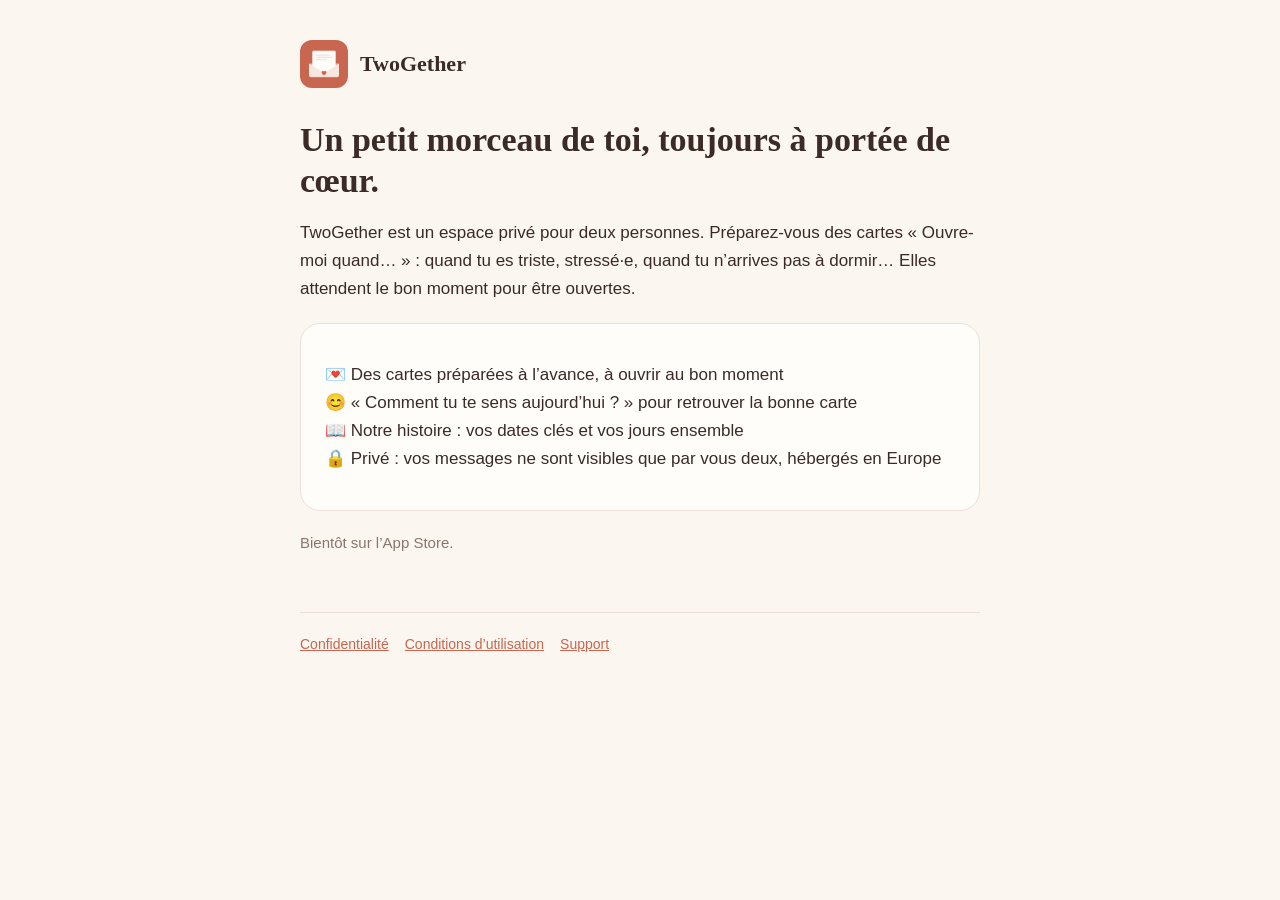
==== index.html @ 804308a8 "Site TwoGether : accueil, confidentialité, conditions, support Co-Authored-By: Claude Opus 5.5 <nore" ====
<!doctype html>
<html lang="fr"><head><meta charset="utf-8"><meta name="viewport" content="width=device-width,initial-scale=1">
<title>TwoGether — Ouvre-moi quand…</title><meta name="description" content="Un espace privé à deux pour se laisser des cartes « Ouvre-moi quand… ».">
<link rel="icon" href="icon.png"><link rel="stylesheet" href="style.css"></head>
<body><main>
<header><img src="icon.png" alt=""><a href="./">TwoGether</a></header>
<h1>Un petit morceau de toi, toujours à portée de cœur.</h1>
<p>TwoGether est un espace privé pour deux personnes. Préparez-vous des cartes « Ouvre-moi quand… » : quand tu es triste, stressé·e, quand tu n’arrives pas à dormir… Elles attendent le bon moment pour être ouvertes.</p>
<div class="card">
<p>💌 Des cartes préparées à l’avance, à ouvrir au bon moment<br>
😊 « Comment tu te sens aujourd’hui ? » pour retrouver la bonne carte<br>
📖 Notre histoire : vos dates clés et vos jours ensemble<br>
🔒 Privé : vos messages ne sont visibles que par vous deux, hébergés en Europe</p>
</div>
<p class="muted">Bientôt sur l’App Store.</p>
<footer><a href="confidentialite.html">Confidentialité</a><a href="conditions.html">Conditions d’utilisation</a><a href="support.html">Support</a></footer>
</main></body></html>
---- style.css ----
:root{--bg:#FBF6F0;--surface:#FFFDFA;--soft:#F6E7E1;--primary:#C8664F;--text:#3B2A26;--muted:#8A746E;--border:#EEDFD7}
*{box-sizing:border-box}
body{margin:0;background:var(--bg);color:var(--text);font:17px/1.65 -apple-system,BlinkMacSystemFont,"Segoe UI",Nunito,sans-serif}
main{max-width:720px;margin:0 auto;padding:40px 20px 80px}
header{display:flex;align-items:center;gap:12px;margin-bottom:32px}
header img{width:48px;height:48px;border-radius:12px}
header a{color:var(--text);text-decoration:none;font:600 22px Georgia,serif}
h1{font:600 34px/1.2 Georgia,serif;margin:0 0 8px}
h2{font:600 22px/1.3 Georgia,serif;margin:36px 0 8px}
.muted{color:var(--muted);font-size:15px}
a{color:var(--primary)}
.card{background:var(--surface);border:1px solid var(--border);border-radius:20px;padding:20px 24px;margin:20px 0}
footer{margin-top:56px;padding-top:20px;border-top:1px solid var(--border);font-size:14px;color:var(--muted)}
footer a{margin-right:16px}
ul{padding-left:22px}
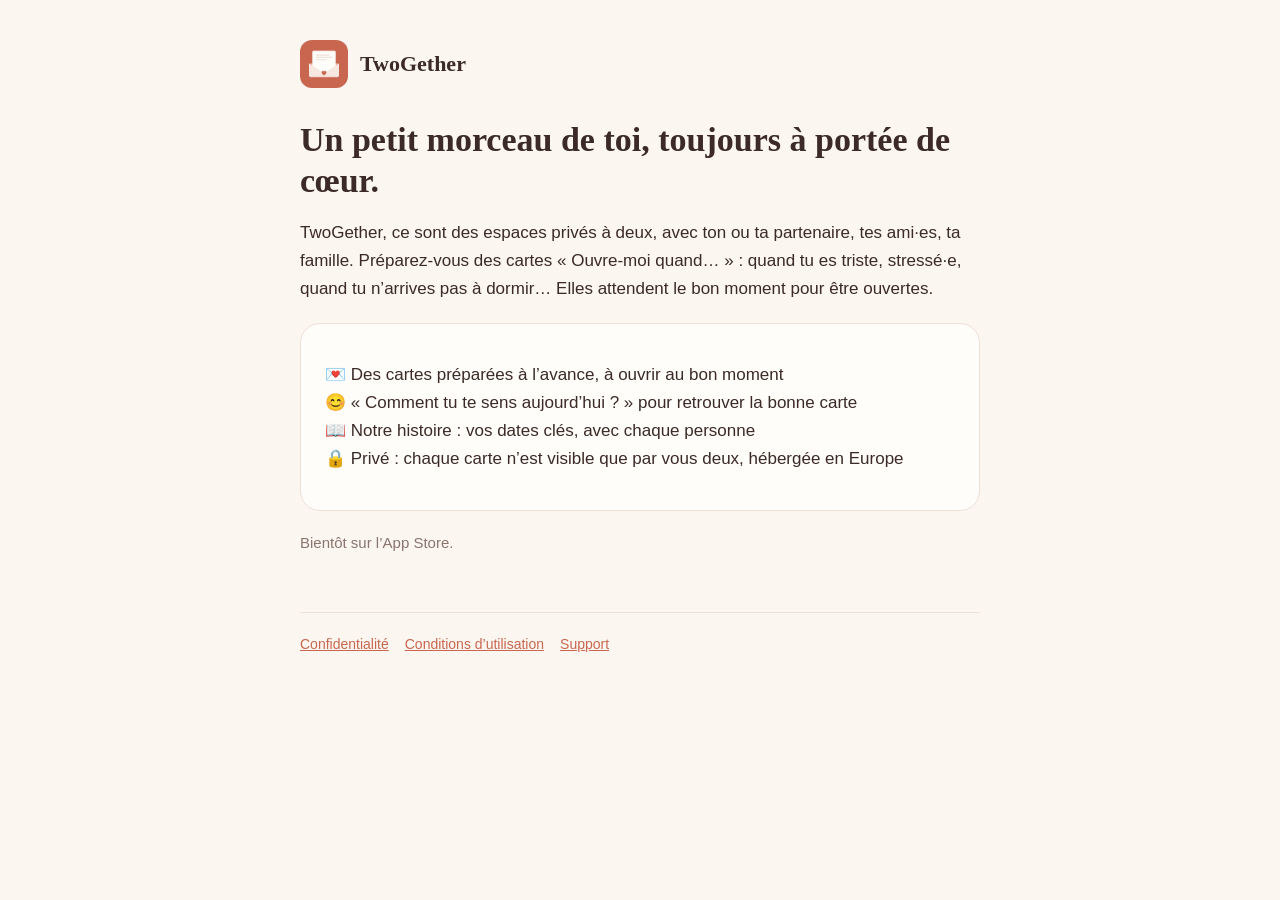
==== commit 4baf5abd: "Pages légales et support : plusieurs liens, 1 carte par jour Co-Authored-By: Claude Opus 5.5 <norepl" ====
--- a/index.html
+++ b/index.html
@@ -5,12 +5,12 @@
 <body><main>
 <header><img src="icon.png" alt=""><a href="./">TwoGether</a></header>
 <h1>Un petit morceau de toi, toujours à portée de cœur.</h1>
-<p>TwoGether est un espace privé pour deux personnes. Préparez-vous des cartes « Ouvre-moi quand… » : quand tu es triste, stressé·e, quand tu n’arrives pas à dormir… Elles attendent le bon moment pour être ouvertes.</p>
+<p>TwoGether, ce sont des espaces privés à deux, avec ton ou ta partenaire, tes ami·es, ta famille. Préparez-vous des cartes « Ouvre-moi quand… » : quand tu es triste, stressé·e, quand tu n’arrives pas à dormir… Elles attendent le bon moment pour être ouvertes.</p>
 <div class="card">
 <p>💌 Des cartes préparées à l’avance, à ouvrir au bon moment<br>
 😊 « Comment tu te sens aujourd’hui ? » pour retrouver la bonne carte<br>
-📖 Notre histoire : vos dates clés et vos jours ensemble<br>
-🔒 Privé : vos messages ne sont visibles que par vous deux, hébergés en Europe</p>
+📖 Notre histoire : vos dates clés, avec chaque personne<br>
+🔒 Privé : chaque carte n’est visible que par vous deux, hébergée en Europe</p>
 </div>
 <p class="muted">Bientôt sur l’App Store.</p>
 <footer><a href="confidentialite.html">Confidentialité</a><a href="conditions.html">Conditions d’utilisation</a><a href="support.html">Support</a></footer>
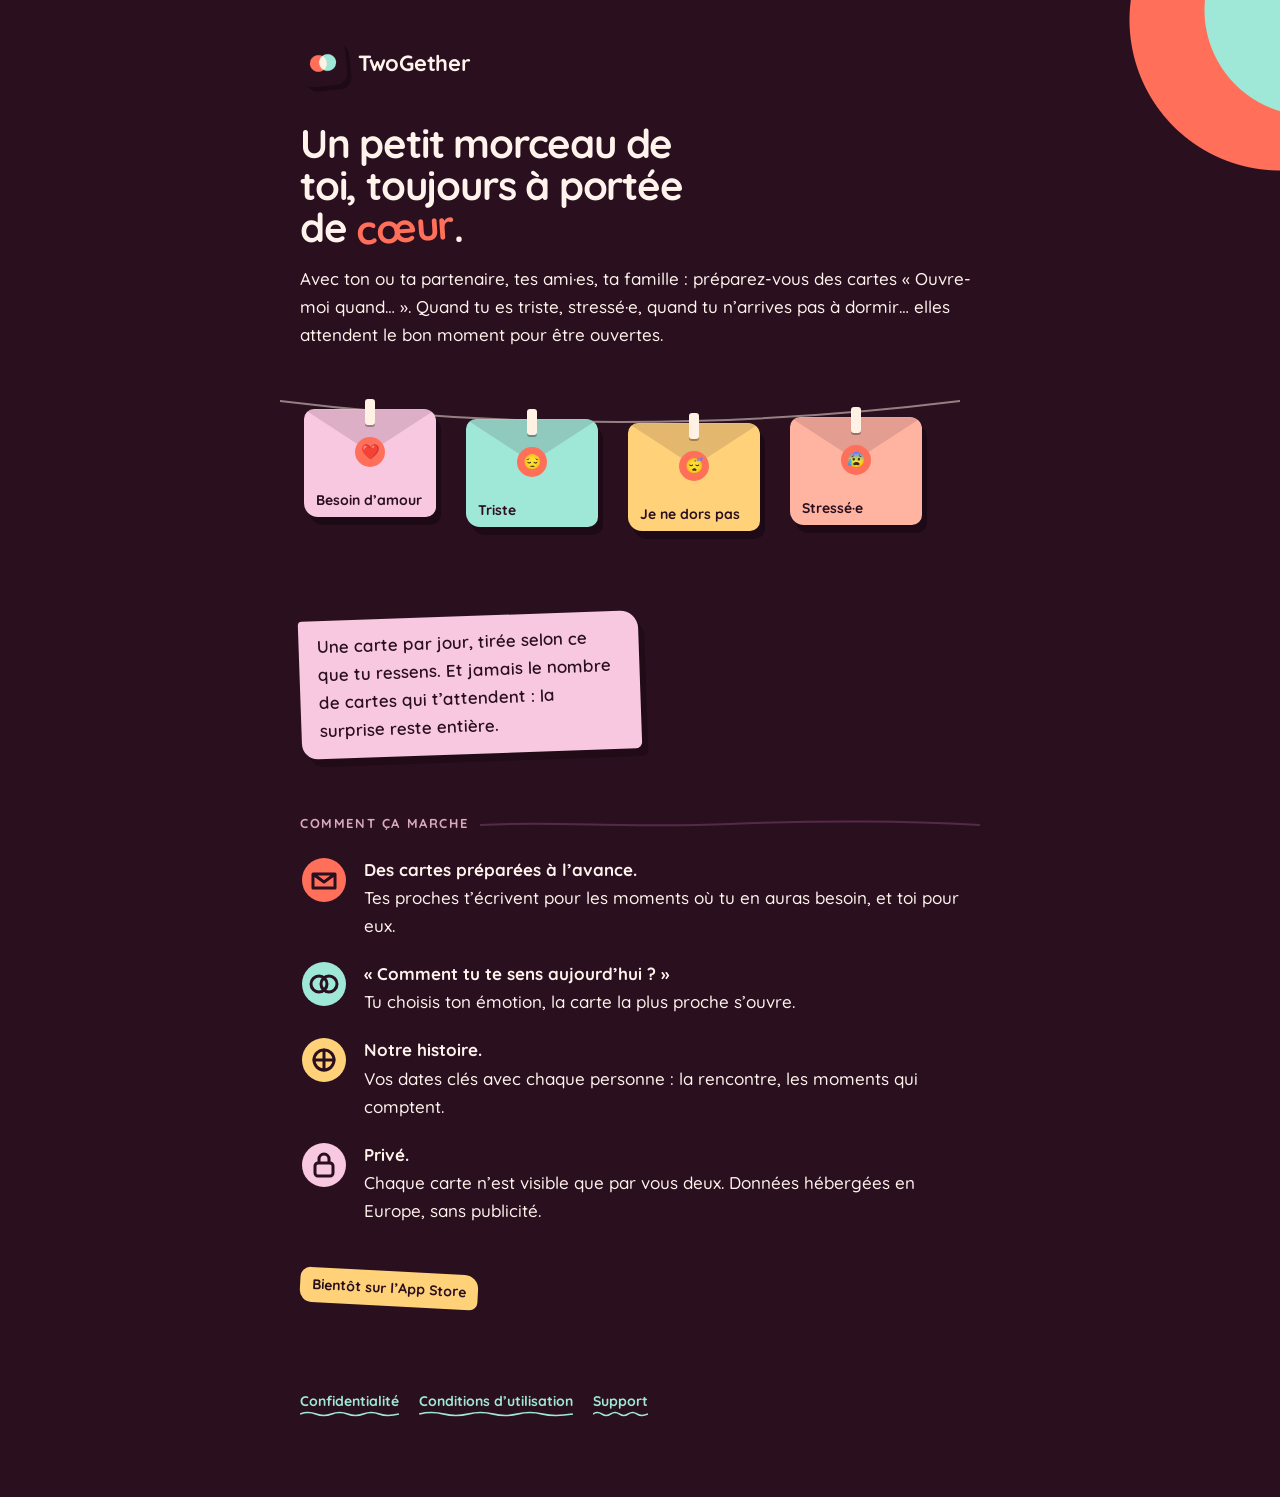
==== commit 2e388f65: "Site : nouvelle identité (Velours, Quicksand hébergée localement, fil à linge) Co-Authored-By: Claud" ====
--- a/index.html
+++ b/index.html
@@ -1,17 +1,36 @@
 <!doctype html>
 <html lang="fr"><head><meta charset="utf-8"><meta name="viewport" content="width=device-width,initial-scale=1">
-<title>TwoGether — Ouvre-moi quand…</title><meta name="description" content="Un espace privé à deux pour se laisser des cartes « Ouvre-moi quand… ».">
-<link rel="icon" href="icon.png"><link rel="stylesheet" href="style.css"></head>
+<title>TwoGether — Ouvre-moi quand…</title><meta name="description" content="Des espaces privés entre proches pour se laisser des cartes « Ouvre-moi quand… ».">
+<meta name="theme-color" content="#2A0F1F">
+<link rel="icon" href="icon.png"><link rel="apple-touch-icon" href="icon.png"><link rel="stylesheet" href="style.css"></head>
 <body><main>
 <header><img src="icon.png" alt=""><a href="./">TwoGether</a></header>
-<h1>Un petit morceau de toi, toujours à portée de cœur.</h1>
-<p>TwoGether, ce sont des espaces privés à deux, avec ton ou ta partenaire, tes ami·es, ta famille. Préparez-vous des cartes « Ouvre-moi quand… » : quand tu es triste, stressé·e, quand tu n’arrives pas à dormir… Elles attendent le bon moment pour être ouvertes.</p>
-<div class="card">
-<p>💌 Des cartes préparées à l’avance, à ouvrir au bon moment<br>
-😊 « Comment tu te sens aujourd’hui ? » pour retrouver la bonne carte<br>
-📖 Notre histoire : vos dates clés, avec chaque personne<br>
-🔒 Privé : chaque carte n’est visible que par vous deux, hébergée en Europe</p>
-</div>
-<p class="muted">Bientôt sur l’App Store.</p>
+
+<h1>Un petit morceau de toi, toujours à portée de <em>cœur</em>.</h1>
+<p>Avec ton ou ta partenaire, tes ami·es, ta famille : préparez-vous des cartes « Ouvre-moi quand… ». Quand tu es triste, stressé·e, quand tu n’arrives pas à dormir… elles attendent le bon moment pour être ouvertes.</p>
+
+<div class="line" aria-hidden="true"><div class="line-in">
+  <svg viewBox="0 0 680 60" preserveAspectRatio="none"><path d="M0 22 Q 340 64 680 22" fill="none" stroke="#FFF1E4" stroke-opacity=".5" stroke-width="2"/></svg>
+  <div class="hang" style="left:24px"><i></i><div class="env" style="background:#F7C8E0"><b>❤️</b><span>Besoin d’amour</span></div></div>
+  <div class="hang" style="left:186px"><i></i><div class="env" style="background:#9FE7D6"><b>😔</b><span>Triste</span></div></div>
+  <div class="hang" style="left:348px"><i></i><div class="env" style="background:#FFD27A"><b>😴</b><span>Je ne dors pas</span></div></div>
+  <div class="hang" style="left:510px"><i></i><div class="env" style="background:#FFB4A2"><b>😰</b><span>Stressé·e</span></div></div>
+</div></div>
+
+<p class="note">Une carte par jour, tirée selon ce que tu ressens. Et jamais le nombre de cartes qui t’attendent : la surprise reste entière.</p>
+
+<h2>Comment ça marche</h2>
+<ul class="points">
+  <li><svg viewBox="0 0 48 48" aria-hidden="true"><circle cx="24" cy="24" r="22" fill="#FF6F59"/><path d="M13 18h22v14H13z M13 18l11 8 11-8" fill="none" stroke="#2A0F1F" stroke-width="3" stroke-linejoin="round"/></svg>
+    <div><strong>Des cartes préparées à l’avance.</strong><br>Tes proches t’écrivent pour les moments où tu en auras besoin, et toi pour eux.</div></li>
+  <li><svg viewBox="0 0 48 48" aria-hidden="true"><circle cx="24" cy="24" r="22" fill="#9FE7D6"/><circle cx="19" cy="24" r="8" fill="none" stroke="#2A0F1F" stroke-width="3"/><circle cx="29" cy="24" r="8" fill="none" stroke="#2A0F1F" stroke-width="3"/></svg>
+    <div><strong>« Comment tu te sens aujourd’hui ? »</strong><br>Tu choisis ton émotion, la carte la plus proche s’ouvre.</div></li>
+  <li><svg viewBox="0 0 48 48" aria-hidden="true"><circle cx="24" cy="24" r="22" fill="#FFD27A"/><path d="M24 14v20M14 24h20" stroke="#2A0F1F" stroke-width="3" stroke-linecap="round"/><circle cx="24" cy="24" r="10" fill="none" stroke="#2A0F1F" stroke-width="3"/></svg>
+    <div><strong>Notre histoire.</strong><br>Vos dates clés avec chaque personne : la rencontre, les moments qui comptent.</div></li>
+  <li><svg viewBox="0 0 48 48" aria-hidden="true"><circle cx="24" cy="24" r="22" fill="#F7C8E0"/><rect x="15" y="22" width="18" height="13" rx="3" fill="none" stroke="#2A0F1F" stroke-width="3"/><path d="M19 22v-4a5 5 0 0 1 10 0v4" fill="none" stroke="#2A0F1F" stroke-width="3"/></svg>
+    <div><strong>Privé.</strong><br>Chaque carte n’est visible que par vous deux. Données hébergées en Europe, sans publicité.</div></li>
+</ul>
+
+<p style="margin-top:36px"><span class="tag">Bientôt sur l’App Store</span></p>
 <footer><a href="confidentialite.html">Confidentialité</a><a href="conditions.html">Conditions d’utilisation</a><a href="support.html">Support</a></footer>
 </main></body></html>
--- a/style.css
+++ b/style.css
@@ -1,15 +1,57 @@
-:root{--bg:#FBF6F0;--surface:#FFFDFA;--soft:#F6E7E1;--primary:#C8664F;--text:#3B2A26;--muted:#8A746E;--border:#EEDFD7}
+/* TwoGether — identité « L'Intersection », palette Velours, police Quicksand */
+@font-face{font-family:Quicksand;font-weight:500;font-display:swap;src:url(fonts/Quicksand_500Medium.ttf) format('truetype')}
+@font-face{font-family:Quicksand;font-weight:600;font-display:swap;src:url(fonts/Quicksand_600SemiBold.ttf) format('truetype')}
+@font-face{font-family:Quicksand;font-weight:700;font-display:swap;src:url(fonts/Quicksand_700Bold.ttf) format('truetype')}
+:root{--bg:#2A0F1F;--surface:#3A1830;--soft:#4A2340;--coral:#FF6F59;--rose:#F7C8E0;--mint:#9FE7D6;--butter:#FFD27A;--peach:#FFB4A2;--lilac:#C9B8F2;--cream:#FFF1E4;--text:#FFF3EC;--muted:#D9A9BF;--line:#55294A}
 *{box-sizing:border-box}
-body{margin:0;background:var(--bg);color:var(--text);font:17px/1.65 -apple-system,BlinkMacSystemFont,"Segoe UI",Nunito,sans-serif}
-main{max-width:720px;margin:0 auto;padding:40px 20px 80px}
-header{display:flex;align-items:center;gap:12px;margin-bottom:32px}
-header img{width:48px;height:48px;border-radius:12px}
-header a{color:var(--text);text-decoration:none;font:600 22px Georgia,serif}
-h1{font:600 34px/1.2 Georgia,serif;margin:0 0 8px}
-h2{font:600 22px/1.3 Georgia,serif;margin:36px 0 8px}
+html{background:var(--bg);overflow-x:hidden}
+body{margin:0;background:var(--bg);color:var(--text);font:500 17px/1.65 Quicksand,-apple-system,BlinkMacSystemFont,"Segoe UI",sans-serif;position:relative}
+main{max-width:720px;margin:0 auto;padding:40px 20px 80px;position:relative;z-index:1}
+
+/* les deux cercles de la marque, en haut à droite (dessinés en fond : ils ne débordent jamais) */
+body{background:
+  radial-gradient(circle at calc(100% + 30px) 10px, #9FE7D6 0 105px, transparent 106px),
+  radial-gradient(circle at calc(100% + 0px) 20px, #FF6F59 0 150px, transparent 151px),
+  var(--bg) no-repeat}
+@media (prefers-reduced-motion:reduce){.hang{animation:none!important}}
+
+header{display:flex;align-items:center;gap:12px;margin-bottom:36px}
+header img{width:46px;height:46px;border-radius:12px;transform:rotate(-6deg);box-shadow:4px 5px 0 rgba(0,0,0,.3)}
+header a{color:var(--text);text-decoration:none;background:none;padding:0;font:700 22px Quicksand,sans-serif;letter-spacing:-.3px}
+h1{font:700 40px/1.05 Quicksand,sans-serif;letter-spacing:-1.2px;margin:0 0 14px;max-width:16ch}
+h1 em{font-style:normal;color:var(--coral);display:inline-block;transform:rotate(-4deg)}
+h2{font:700 13px/1.3 Quicksand,sans-serif;letter-spacing:1.6px;text-transform:uppercase;color:var(--muted);margin:44px 0 14px;display:flex;align-items:center;gap:12px}
+h2::after{content:"";flex:1;height:10px;background:url("data:image/svg+xml,%3Csvg xmlns='http://www.w3.org/2000/svg' viewBox='0 0 200 10' preserveAspectRatio='none'%3E%3Cpath d='M0 6 C 30 2, 60 9, 100 5 S 170 2, 200 6' fill='none' stroke='%2355294A' stroke-width='2'/%3E%3C/svg%3E") center/100% 100% no-repeat}
+strong{font-weight:700}
 .muted{color:var(--muted);font-size:15px}
-a{color:var(--primary)}
-.card{background:var(--surface);border:1px solid var(--border);border-radius:20px;padding:20px 24px;margin:20px 0}
-footer{margin-top:56px;padding-top:20px;border-top:1px solid var(--border);font-size:14px;color:var(--muted)}
-footer a{margin-right:16px}
+a{color:var(--mint);font-weight:700;text-decoration:none;background:url("data:image/svg+xml,%3Csvg xmlns='http://www.w3.org/2000/svg' viewBox='0 0 100 8' preserveAspectRatio='none'%3E%3Cpath d='M0 4 Q 8 0 16 4 T 32 4 T 48 4 T 64 4 T 80 4 T 100 4' fill='none' stroke='%239FE7D6' stroke-width='2'/%3E%3C/svg%3E") left bottom/100% 6px no-repeat;padding-bottom:4px}
+a:focus-visible{outline:3px solid var(--mint);outline-offset:3px;border-radius:4px}
+
+/* « carte » = un papier penché, ombre nette, sans bordure */
+.card{background:var(--surface);border-radius:6px 22px 8px 18px;padding:18px 22px;margin:22px 0;box-shadow:6px 8px 0 rgba(0,0,0,.28)}
+.card:nth-of-type(even){transform:rotate(.6deg)}
+.card:nth-of-type(odd){transform:rotate(-.5deg)}
+.note{display:inline-block;background:var(--rose);color:var(--bg);font-weight:600;padding:12px 18px 14px;border-radius:4px 18px 6px 16px;transform:rotate(-2deg);box-shadow:6px 8px 0 rgba(0,0,0,.25);max-width:340px}
+.tag{display:inline-block;background:var(--butter);color:var(--bg);font-weight:700;font-size:14px;padding:6px 12px;border-radius:10px 14px 8px 12px;transform:rotate(3deg)}
+
+/* le fil à linge */
+.line{position:relative;height:210px;margin:30px -20px 10px;overflow-x:auto;overflow-y:hidden;scrollbar-width:none}
+.line::-webkit-scrollbar{display:none}
+.line-in{position:relative;width:680px;height:100%}
+.line svg{position:absolute;left:0;top:0;width:680px;height:60px}
+.hang{position:absolute;top:30px;transform-origin:50% 0;animation:swing 3.6s ease-in-out infinite}
+.hang:nth-child(3){animation-delay:-.9s;top:40px}.hang:nth-child(4){animation-delay:-1.8s;top:44px}.hang:nth-child(5){animation-delay:-2.6s;top:38px}
+.hang i{position:absolute;left:50%;top:-10px;width:10px;height:26px;margin-left:-5px;border-radius:3px;background:var(--cream);box-shadow:0 2px 0 rgba(0,0,0,.3);z-index:2}
+.env{position:relative;width:132px;height:108px;border-radius:10px 12px 10px 14px;box-shadow:5px 8px 0 rgba(0,0,0,.3);overflow:hidden}
+.env::before{content:"";position:absolute;inset:0 0 60% 0;background:rgba(42,15,31,.13);clip-path:polygon(0 0,100% 0,50% 100%)}
+.env b{position:absolute;left:50%;top:40%;width:30px;height:30px;margin:-15px 0 0 -15px;border-radius:50%;background:var(--coral);display:grid;place-items:center;font-size:15px;font-weight:400}
+.env span{position:absolute;left:12px;right:10px;bottom:9px;color:var(--bg);font-weight:700;font-size:14px;line-height:1.15}
+@keyframes swing{0%,100%{rotate:-3deg}50%{rotate:3deg}}
+
+.points{list-style:none;padding:0;margin:0}
+.points li{display:flex;gap:16px;align-items:flex-start;padding:10px 0}
+.points svg{flex:none;width:48px;height:48px}
 ul{padding-left:22px}
+footer{margin-top:64px;padding-top:20px;font-size:14px;color:var(--muted);display:flex;flex-wrap:wrap;gap:8px 20px}
+@media (max-width:480px){h1{font-size:34px;max-width:12ch}
+  body{background:radial-gradient(circle at calc(100% + 20px) 0, #9FE7D6 0 72px, transparent 73px),radial-gradient(circle at calc(100% + 10px) 0, #FF6F59 0 110px, transparent 111px),var(--bg) no-repeat}}
